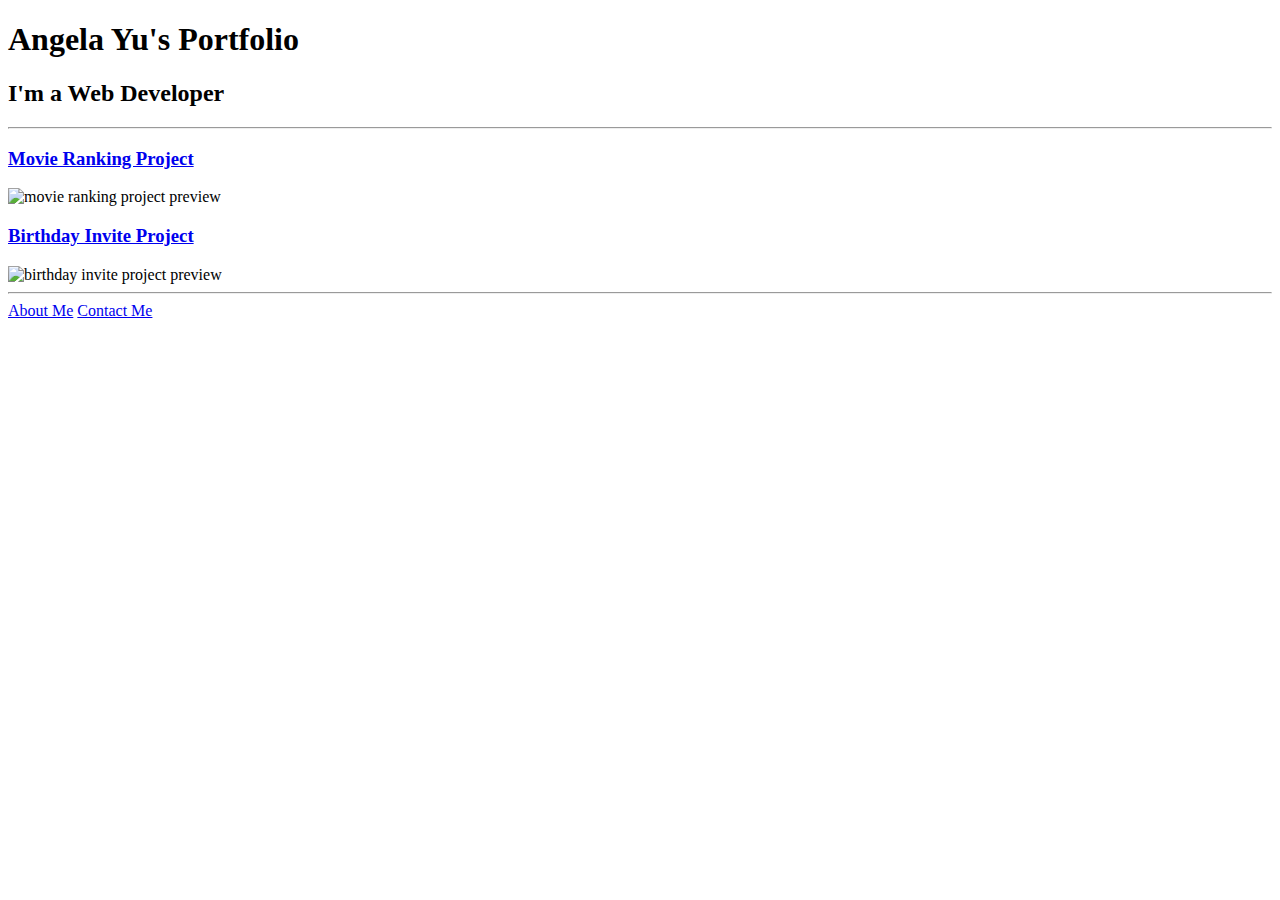
==== solution.html @ 8301a31f "Add files via upload" ====
<!DOCTYPE html>
<html lang="en">

<head>
  <meta charset="UTF-8">
  <title>Angela's Portfolio</title>
</head>

<body>
  <h1>Angela Yu's Portfolio</h1>
  <h2>I'm a Web Developer</h2>
  <hr />
  <h3><a href="./public/movie-ranking.html">Movie Ranking Project</a></h3>
  <img src="./assets/images/movie-ranking.png" height="200" alt="movie ranking project preview"/>
  <h3><a href="./public/birthday-invite.html">Birthday Invite Project</a></h3>
  <img src="./assets/images/birthday-invite.png" height="200" alt="birthday invite project preview"/>
  <hr />
  <a href="./public/about.html">About Me</a>
  <a href="./public/contact.html">Contact Me</a>
</body>

</html>
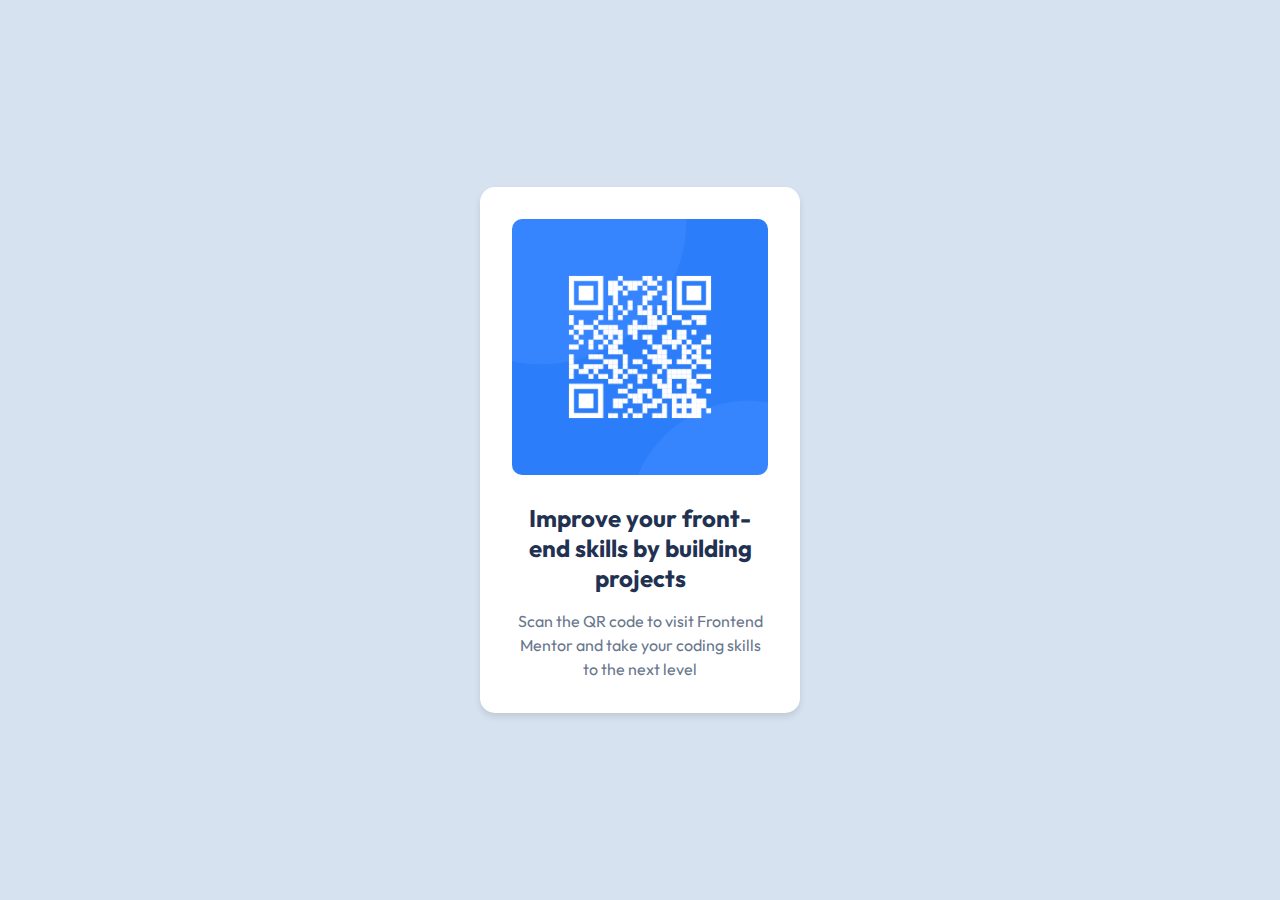
==== commit e853b290: "Add files via upload" ====
--- a/solution.html
+++ b/solution.html
@@ -1,22 +1,22 @@
 <!DOCTYPE html>
 <html lang="en">
-
 <head>
   <meta charset="UTF-8">
-  <title>Angela's Portfolio</title>
+  <meta name="viewport" content="width=device-width, initial-scale=1.0">
+  <title>QR Code Component</title>
+  <link href="https://fonts.googleapis.com/css2?family=Outfit:wght@400;700&display=swap" rel="stylesheet">
+  <link rel="stylesheet" href="styles.css">
 </head>
+<body>
+  <main class="qr-container">
+    <article class="qr-card">
+      <img src="image-qr-code.png" alt="QR code to Frontend Mentor" class="qr-image"/>
+      <h1 class="qr-title">Improve your front-end skills by building projects</h1>
+      <p class="qr-description">
+        Scan the QR code to visit Frontend Mentor and take your coding skills to the next level
+      </p>
+    </article>
+  </main>
+</body>
+</html>
 
-<body>
-  <h1>Angela Yu's Portfolio</h1>
-  <h2>I'm a Web Developer</h2>
-  <hr />
-  <h3><a href="./public/movie-ranking.html">Movie Ranking Project</a></h3>
-  <img src="./assets/images/movie-ranking.png" height="200" alt="movie ranking project preview"/>
-  <h3><a href="./public/birthday-invite.html">Birthday Invite Project</a></h3>
-  <img src="./assets/images/birthday-invite.png" height="200" alt="birthday invite project preview"/>
-  <hr />
-  <a href="./public/about.html">About Me</a>
-  <a href="./public/contact.html">Contact Me</a>
-</body>
-
-</html>--- a/styles.css
+++ b/styles.css
@@ -0,0 +1,72 @@
+/* Global Styles */
+* {
+    margin: 0;
+    padding: 0;
+    box-sizing: border-box;
+  }
+  
+  body {
+    font-family: 'Outfit', sans-serif;
+    background-color: hsl(212, 45%, 89%);
+    color: hsl(218, 44%, 22%);
+    display: flex;
+    justify-content: center;
+    align-items: center;
+    height: 100vh;
+  }
+  
+  /* Container Styles */
+  .qr-container {
+    display: flex;
+    justify-content: center;
+    align-items: center;
+    padding: 1rem;
+  }
+  
+  /* Card Styles */
+  .qr-card {
+    background-color: hsl(0, 0%, 100%);
+    border-radius: 15px;
+    box-shadow: 0 4px 6px rgba(0, 0, 0, 0.1);
+    padding: 1.5rem;
+    text-align: center;
+    max-width: 320px;
+    width: 100%;
+  }
+  
+  /* Image Styles */
+  .qr-image {
+    width: 100%;
+    border-radius: 10px;
+    margin-bottom: 1.5rem;
+  }
+  
+  /* Title Styles */
+  .qr-title {
+    font-size: 1.25rem;
+    font-weight: 700;
+    margin-bottom: 1rem;
+    color: hsl(218, 44%, 22%);
+  }
+  
+  /* Description Styles */
+  .qr-description {
+    font-size: 0.9375rem; /* 15px */
+    font-weight: 400;
+    color: hsl(216, 15%, 48%);
+    line-height: 1.5;
+  }
+  
+  /* Responsive Adjustments */
+  @media (min-width: 768px) {
+    .qr-card {
+      padding: 2rem;
+    }
+    .qr-title {
+      font-size: 1.5rem;
+    }
+    .qr-description {
+      font-size: 1rem;
+    }
+  }
+  